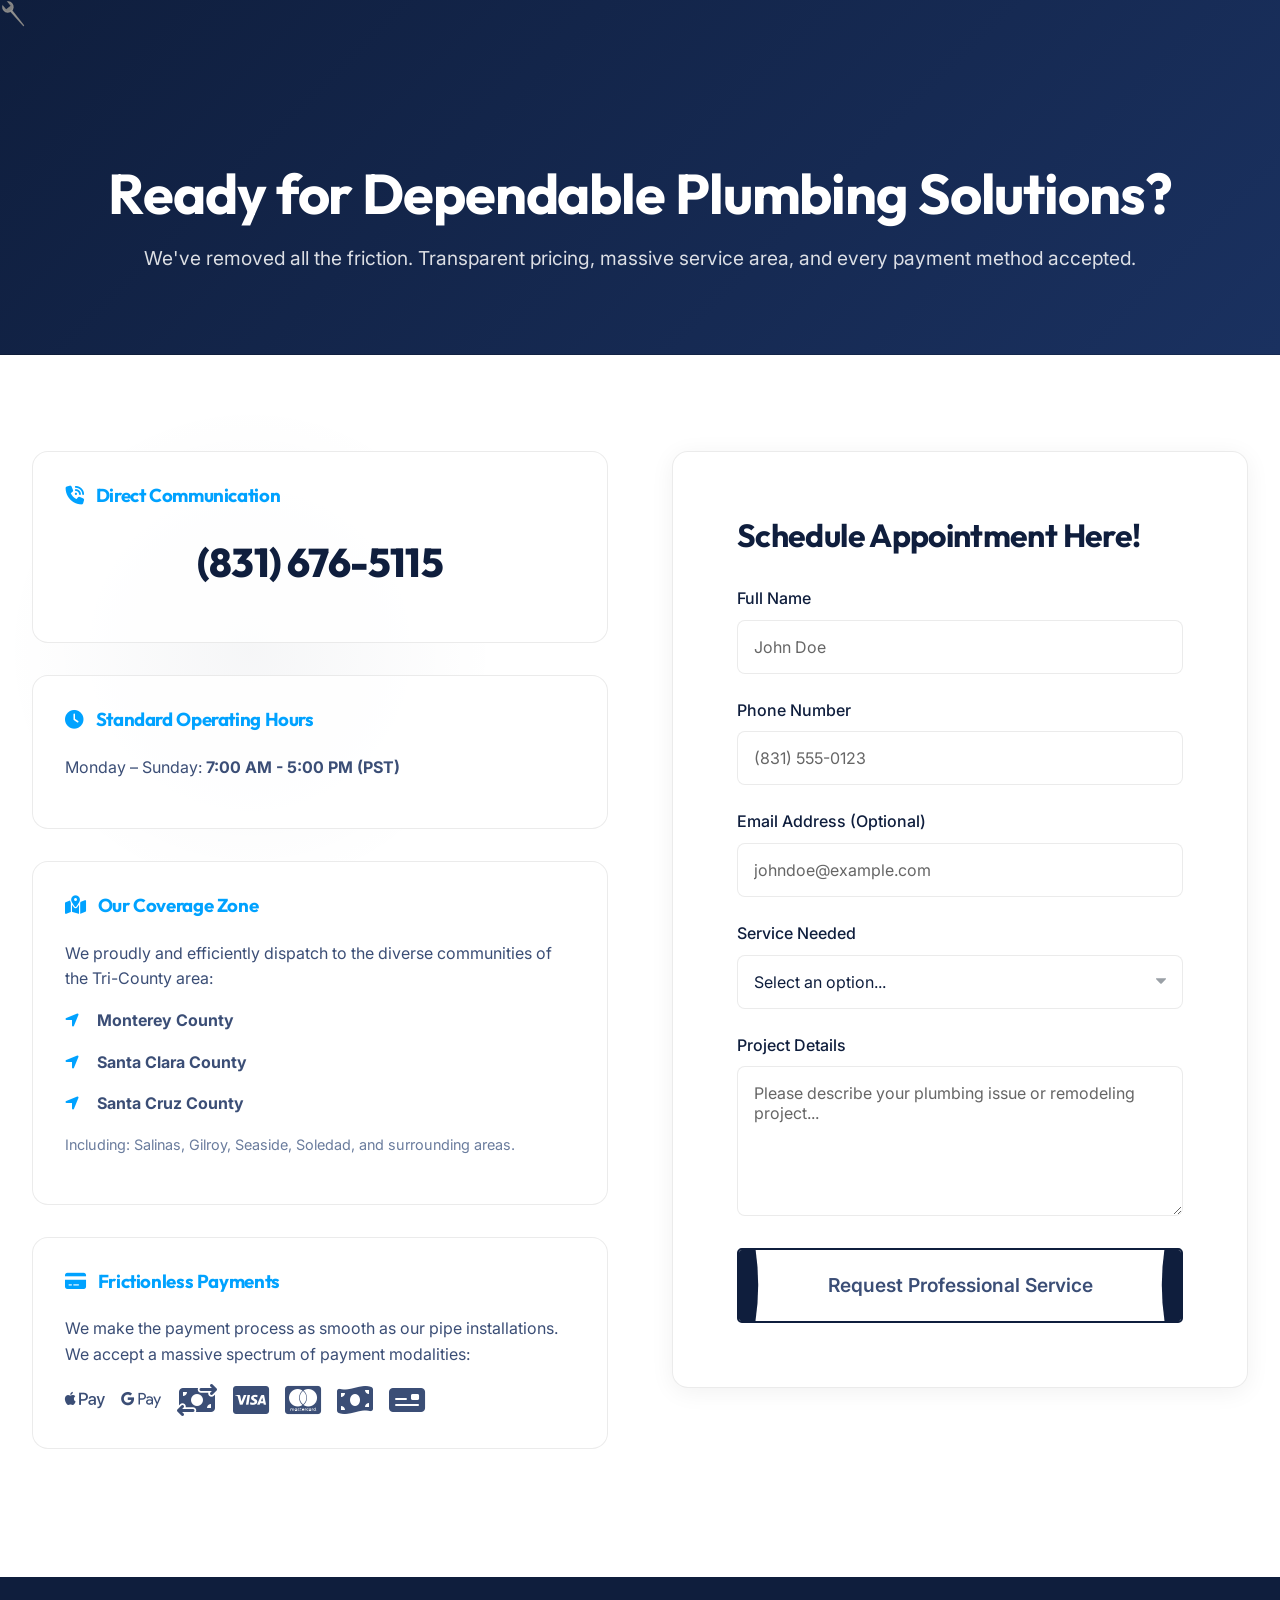
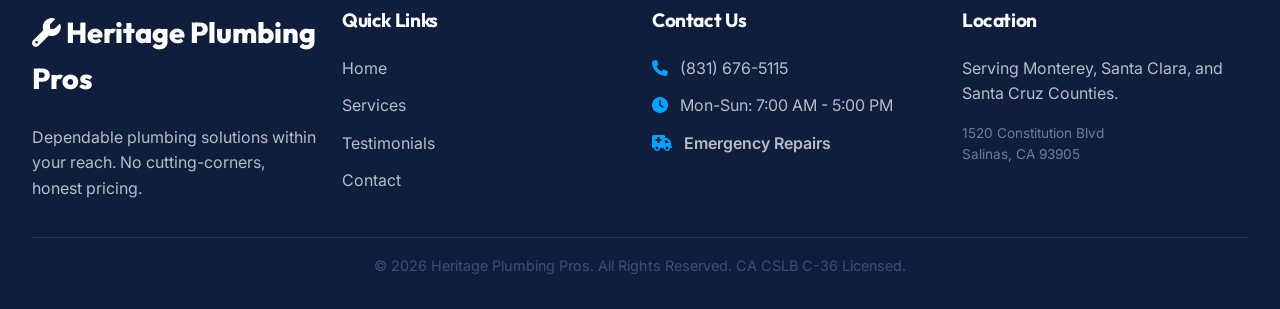
==== contact.html @ f917b8ac "Updated color theme, custom cursor, and animated buttons" ====
<!DOCTYPE html>
<html lang="en">

<head>
    <meta charset="UTF-8">
    <meta name="viewport" content="width=device-width, initial-scale=1.0">
    <title>Contact Us | Heritage Plumbing Pros</title>
    <meta name="description"
        content="Schedule an appointment or call for emergency repair. Serving Monterey, Santa Clara, and Santa Cruz counties.">

    <!-- Fonts -->
    <link rel="preconnect" href="https://fonts.googleapis.com">
    <link rel="preconnect" href="https://fonts.gstatic.com" crossorigin>
    <link
        href="https://fonts.googleapis.com/css2?family=Outfit:wght@300;400;500;600;700;800&family=Inter:wght@300;400;500;600&display=swap"
        rel="stylesheet">

    <!-- CSS -->
    <link rel="stylesheet" href="styles.css?v=14">
    <!-- FontAwesome -->
    <link rel="stylesheet" href="https://cdnjs.cloudflare.com/ajax/libs/font-awesome/6.4.0/css/all.min.css">

    <style>
        .contact-layout {
            display: grid;
            grid-template-columns: 1fr 1fr;
            gap: var(--spacing-xl);
            padding: var(--spacing-xxl) 0;
            position: relative;
        }

        /* Contact Information Sidebar */
        .contact-info-panel {
            display: flex;
            flex-direction: column;
            gap: 2rem;
        }

        .info-card {
            background: var(--glass-bg);
            border: 1px solid var(--glass-border);
            border-radius: 16px;
            padding: 2rem;
        }

        .info-card h3 {
            color: var(--primary-color);
            margin-bottom: 1.5rem;
            display: flex;
            align-items: center;
            gap: 0.75rem;
        }

        .emergency-banner {
            background: rgba(247, 49, 49, 0.1);
            border: 1px solid rgba(247, 49, 49, 0.3);
            border-radius: 12px;
            padding: 1.5rem;
            margin-bottom: 2rem;
            text-align: center;
        }

        .emergency-banner h3 {
            color: #ff4d4d;
            margin-bottom: 0.5rem;
            justify-content: center;
        }

        .phone-huge {
            font-family: 'Outfit', sans-serif;
            font-size: 2.5rem;
            font-weight: 800;
            color: var(--text-primary);
            display: block;
            margin: 1rem 0;
            text-align: center;
            letter-spacing: -0.02em;
        }

        .detail-list {
            list-style: none;
        }

        .detail-list li {
            position: relative;
            padding-left: 2rem;
            margin-bottom: 1rem;
            color: var(--text-secondary);
        }

        .detail-list li i {
            position: absolute;
            left: 0;
            top: 4px;
            color: var(--primary-color);
        }

        .payment-icons {
            display: flex;
            gap: 1rem;
            flex-wrap: wrap;
            margin-top: 1rem;
            font-size: 2rem;
            color: var(--text-secondary);
        }

        .payment-icons i {
            transition: color var(--transition-fast);
        }

        .payment-icons i:hover {
            color: var(--primary-color);
        }

        /* Contact Form */
        .contact-form-container {
            position: sticky;
            top: 100px;
        }

        .form-group {
            margin-bottom: 1.5rem;
        }

        .form-label {
            display: block;
            margin-bottom: 0.5rem;
            color: var(--text-primary);
            font-weight: 500;
        }

        .form-control {
            width: 100%;
            background: #ffffff;
            border: 1px solid var(--glass-border);
            border-radius: 8px;
            padding: 1rem;
            color: var(--text-primary);
            font-family: 'Inter', sans-serif;
            font-size: 1rem;
            transition: all var(--transition-fast);
        }

        .form-control::placeholder {
            color: #666;
            /* Darker placeholder for better visibility on white bg */
            opacity: 1;
            /* Firefox sets this to less than 1 by default */
        }

        .form-control:focus {
            outline: none;
            border-color: var(--primary-color);
            box-shadow: 0 0 0 3px rgba(0, 162, 255, 0.1);
        }

        textarea.form-control {
            min-height: 150px;
            resize: vertical;
        }

        .submit-btn {
            width: 100%;
            padding: 1.25rem;
            font-size: 1.2rem;
        }

        @media (max-width: 900px) {
            .contact-layout {
                grid-template-columns: 1fr;
            }

            .contact-form-container {
                position: static;
                order: -1;
                /* Move form above info on mobile */
            }
        }
    </style>
</head>

<body>

    <!-- Navigation -->
    <nav class="navbar">
        <div class="nav-container">
            <div class="logo-wrapper">
                <a href="index.html" class="logo">
                    <i class="fa-solid fa-wrench"></i>
                    Heritage <span>Plumbing Pros</span>
                </a>
            </div>

            <div class="nav-links">
                <a href="index.html">Home</a>
                <a href="services.html">Services</a>
                <a href="gallery.html">Gallery</a>
                <a href="testimonials.html">Testimonials</a>
                <a href="contact.html" class="active">Contact</a>
            </div>

            <div class="nav-actions">
                <a href="contact.html" class="btn-lime">Schedule Appointment</a>
                <a href="contact.html" class="btn-icon-circle"><i class="fa-solid fa-arrow-right"></i></a>
            </div>

            <button class="mobile-menu-btn" style="color: #fff;">&#9776;</button>
        </div>
    </nav>

    <!-- Page Header -->
    <header class="page-header">
        <div class="container reveal">
            <h1>Ready for <span style="color: #fff;">Dependable</span> Plumbing Solutions?</h1>
            <p>We've removed all the friction. Transparent pricing, massive service area, and every payment method
                accepted.</p>
        </div>
    </header>

    <section class="container">
        <div class="contact-layout">

            <!-- Contact Info Panel -->
            <div class="contact-info-panel reveal">



                <div class="info-card">
                    <h3><i class="fa-solid fa-phone-volume"></i> Direct Communication</h3>
                    <a href="tel:8316765115" class="phone-huge">(831) 676-5115</a>
                </div>

                <div class="info-card">
                    <h3><i class="fa-solid fa-clock"></i> Standard Operating Hours</h3>
                    <p>Monday – Sunday: <strong>7:00 AM - 5:00 PM (PST)</strong></p>
                </div>

                <div class="info-card">
                    <h3><i class="fa-solid fa-map-location-dot"></i> Our Coverage Zone</h3>
                    <p>We proudly and efficiently dispatch to the diverse communities of the Tri-County area:</p>
                    <ul class="detail-list">
                        <li><i class="fa-solid fa-location-arrow"></i> <strong>Monterey County</strong></li>
                        <li><i class="fa-solid fa-location-arrow"></i> <strong>Santa Clara County</strong></li>
                        <li><i class="fa-solid fa-location-arrow"></i> <strong>Santa Cruz County</strong></li>
                    </ul>
                    <p style="font-size: 0.9rem; margin-top: 1rem; color: var(--text-tertiary);">Including: Salinas,
                        Gilroy, Seaside, Soledad, and surrounding areas.</p>
                </div>

                <div class="info-card">
                    <h3><i class="fa-solid fa-credit-card"></i> Frictionless Payments</h3>
                    <p>We make the payment process as smooth as our pipe installations. We accept a massive spectrum of
                        payment modalities:</p>
                    <div class="payment-icons">
                        <i class="fa-brands fa-apple-pay" title="Apple Pay"></i>
                        <i class="fa-brands fa-google-pay" title="Google Pay"></i>
                        <i class="fa-solid fa-money-bill-transfer" title="Zelle / Cash App"></i>
                        <i class="fa-brands fa-cc-visa" title="Visa"></i>
                        <i class="fa-brands fa-cc-mastercard" title="Mastercard"></i>
                        <i class="fa-solid fa-money-bill-wave" title="Cash"></i>
                        <i class="fa-solid fa-money-check" title="Check"></i>
                    </div>
                </div>
            </div>

            <!-- Contact Form -->
            <div class="contact-form-container reveal" style="transition-delay: 0.2s;">
                <div class="glass-card glowing-blue-box">
                    <h2 style="font-size: 2rem; margin-bottom: 2rem;">Schedule Appointment Here!</h2>

                    <!-- Form currently submitts nowhere as this is a frontend build -->
                    <form action="#" method="POST"
                        onsubmit="event.preventDefault(); alert('Demo: Form submitted successfully!');">
                        <div class="form-group">
                            <label for="name" class="form-label">Full Name</label>
                            <input type="text" id="name" class="form-control" placeholder="John Doe" required>
                        </div>

                        <div class="form-group">
                            <label for="phone" class="form-label">Phone Number</label>
                            <input type="tel" id="phone" class="form-control" placeholder="(831) 555-0123" required>
                        </div>

                        <div class="form-group">
                            <label for="email" class="form-label">Email Address (Optional)</label>
                            <input type="email" id="email" class="form-control" placeholder="johndoe@example.com">
                        </div>

                        <div class="form-group">
                            <label for="service" class="form-label">Service Needed</label>
                            <select id="service" class="form-control" required
                                style="appearance: none; background-image: url('data:image/svg+xml;charset=US-ASCII,%3Csvg%20xmlns%3D%22http%3A%2F%2Fwww.w3.org%2F2000%2Fsvg%22%20width%3D%22292.4%22%20height%3D%22292.4%22%3E%3Cpath%20fill%3D%22%239aa0a6%22%20d%3D%22M287%2069.4a17.6%2017.6%200%200%200-13-5.4H18.4c-5%200-9.3%201.8-12.9%205.4A17.6%2017.6%200%200%200%200%2082.2c0%205%201.8%209.3%205.4%2012.9l128%20127.9c3.6%203.6%207.8%205.4%2012.8%205.4s9.2-1.8%2012.8-5.4L287%2095c3.5-3.5%205.4-7.8%205.4-12.8%200-5-1.9-9.2-5.5-12.8z%22%2F%3E%3C%2Fsvg%3E'); background-repeat: no-repeat; background-position: right 1rem top 50%; background-size: 0.65em auto;">
                                <option value="" disabled selected>Select an option...</option>
                                <option value="emergency">Emergency Repair (Immediate)</option>
                                <option value="general">General Plumbing Repair</option>
                                <option value="repiping">Systemic infrastructure / Repiping</option>
                                <option value="remodel">Architectural Remodel / Shower Installation</option>
                                <option value="water_quality">Water Filtration System</option>
                                <option value="exterior">Exterior Drainage</option>
                            </select>
                        </div>

                        <div class="form-group">
                            <label for="message" class="form-label">Project Details</label>
                            <textarea id="message" class="form-control"
                                placeholder="Please describe your plumbing issue or remodeling project..."
                                required></textarea>
                        </div>

                        <button type="submit" class="animated-button">
                            <p>Request Professional Service</p>
                        </button>

                    </form>
                </div>
            </div>

        </div>
        <div class="bg-glow-blue" style="bottom: 0; left: 0;"></div>
    </section>

    <!-- Footer -->
    <footer class="footer">
        <div class="container">
            <div class="footer-grid">
                <div class="footer-col">
                    <a href="index.html" class="logo" style="margin-bottom: 1.5rem;">
                        <i class="fa-solid fa-wrench"></i>
                        Heritage <span>Plumbing Pros</span>
                    </a>
                    <p>Dependable plumbing solutions within your reach. No cutting-corners, honest pricing.</p>
                </div>
                <div class="footer-col">
                    <h4>Quick Links</h4>
                    <a href="index.html">Home</a>
                    <a href="services.html">Services</a>
                    <a href="testimonials.html">Testimonials</a>
                    <a href="contact.html">Contact</a>
                </div>
                <div class="footer-col">
                    <h4>Contact Us</h4>
                    <p><i class="fa-solid fa-phone" style="margin-right: 0.5rem; color: var(--primary-color);"></i>
                        (831) 676-5115</p>
                    <p><i class="fa-solid fa-clock" style="margin-right: 0.5rem; color: var(--primary-color);"></i>
                        Mon-Sun: 7:00 AM - 5:00 PM</p>
                    <p style="font-weight: 600;"><i class="fa-solid fa-truck-medical"
                            style="margin-right: 0.5rem; color: var(--primary-color);"></i> Emergency Repairs</p>
                </div>
                <div class="footer-col">
                    <h4>Location</h4>
                    <p>Serving Monterey, Santa Clara, and Santa Cruz Counties.</p>
                    <p style="font-size: 0.85rem; margin-top: 1rem; color: var(--text-tertiary);">
                        1520 Constitution Blvd<br>Salinas, CA 93905
                    </p>
                </div>
            </div>
            <div class="footer-bottom">
                <p>&copy; 2026 Heritage Plumbing Pros. All Rights Reserved. CA CSLB C-36 Licensed.</p>
            </div>
        </div>
    </footer>

    <script src="main.js?v=14"></script>
</body>

</html>
---- styles.css ----
@import url('https://fonts.googleapis.com/css2?family=Outfit:wght@300;400;500;600;700;800&family=Inter:wght@300;400;500;600&display=swap');

:root {
    /* Brand Colors — Navy Blue, Light Blue, White */
    --primary-color: #00a2ff;
    /* Light Blue */
    --primary-hover: #33b5ff;
    --secondary-color: #0f1e3d;
    /* Navy */
    --accent-color: #00f2fe;
    /* Bright Light Blue */
    --navy: #0f1e3d;
    /* Core Navy */
    --navy-light: #1a3160;
    --navy-hover: #162b55;

    /* White Theme Core */
    --bg-dark: #ffffff;
    --bg-surface: #f4f7f9;
    --bg-surface-elevated: #eaf0f5;

    /* Typography Colors */
    --text-primary: #0f1e3d;
    /* Navy text instead of black */
    --text-secondary: #3b4e76;
    /* Lighter navy text */
    --text-tertiary: #6a7c9d;

    /* Cards & Borders (Light) */
    --glass-bg: rgba(255, 255, 255, 0.8);
    --glass-border: rgba(0, 0, 0, 0.08);
    --glass-shadow: 0 4px 24px 0 rgba(0, 0, 0, 0.06);

    /* Layout & Spacing */
    --max-width: 1280px;
    --spacing-sm: 0.5rem;
    --spacing-md: 1rem;
    --spacing-lg: 2rem;
    --spacing-xl: 4rem;
    --spacing-xxl: 6rem;

    /* Transitions & Animations */
    --transition-fast: 0.2s cubic-bezier(0.4, 0, 0.2, 1);
    --transition-smooth: 0.4s cubic-bezier(0.4, 0, 0.2, 1);
    --transition-bounce: 0.5s cubic-bezier(0.68, -0.55, 0.26, 1.55);
}

/* Base Styles */
* {
    margin: 0;
    padding: 0;
    box-sizing: border-box;
}

html {
    scroll-behavior: smooth;
    font-size: 16px;
}

body {
    font-family: 'Inter', sans-serif;
    background-color: var(--bg-dark);
    background-image: radial-gradient(rgba(255, 255, 255, 0.1) 1.5px, transparent 1.5px);
    background-size: 24px 24px;
    color: var(--text-primary);
    line-height: 1.6;
    overflow-x: hidden;
    -webkit-font-smoothing: antialiased;
    -moz-osx-font-smoothing: grayscale;
}

body,
body * {
    cursor: none !important;
}

/* Base interactive elements cursor */
a,
button,
.btn,
.carousel-card,
.gallery-item {
    cursor: none !important;
}

/* Custom Wrench Cursor */
#custom-cursor {
    position: fixed;
    top: 0;
    left: 0;
    width: 36px;
    height: 36px;
    background-image: url('cursors/wrench.svg');
    background-size: contain;
    background-repeat: no-repeat;
    pointer-events: none !important;
    z-index: 9999999 !important;
    transform-origin: 12px 12px;
    transition: transform 0.15s ease-out;
    margin-left: -5px;
    margin-top: -5px;
}

#custom-cursor.turning {
    transform: rotate(60deg) !important;
}

h1,
h2,
h3,
h4,
h5,
h6 {
    font-family: 'Outfit', sans-serif;
    font-weight: 700;
    line-height: 1.2;
    margin-bottom: var(--spacing-md);
    letter-spacing: -0.02em;
    color: var(--text-primary);
}

p {
    margin-bottom: var(--spacing-md);
    color: var(--text-secondary);
}

a {
    color: var(--navy);
    text-decoration: none;
    transition: color var(--transition-fast);
}

a:hover {
    color: var(--navy-light);
}

img {
    max-width: 100%;
    height: auto;
    display: block;
}

/* Reusable Components */
.container {
    width: 100%;
    max-width: var(--max-width);
    margin: 0 auto;
    padding: 0 var(--spacing-lg);
}

.section {
    padding: var(--spacing-xxl) 0;
    position: relative;
}

/* Gradient Text */
.text-gradient {
    background: linear-gradient(135deg, var(--navy) 0%, var(--navy-light) 100%);
    -webkit-background-clip: text;
    -webkit-text-fill-color: transparent;
    background-clip: text;
}

.text-gradient-primary {
    background: linear-gradient(135deg, var(--primary-color) 0%, #ffdf99 100%);
    -webkit-background-clip: text;
    -webkit-text-fill-color: transparent;
    background-clip: text;
}

/* Buttons */
.btn {
    display: inline-flex;
    align-items: center;
    justify-content: center;
    padding: 1rem 2rem;
    border-radius: 8px;
    font-family: 'Outfit', sans-serif;
    font-weight: 600;
    font-size: 1.1rem;
    cursor: pointer;
    transition: all var(--transition-bounce);
    border: none;
    text-transform: uppercase;
    letter-spacing: 0.05em;
    position: relative;
    overflow: hidden;
}

.btn-primary {
    background-color: var(--navy);
    color: #fff;
    box-shadow: 0 4px 15px rgba(15, 30, 61, 0.3);
}

.btn-primary:hover {
    transform: translateY(-3px);
    box-shadow: 0 8px 25px rgba(15, 30, 61, 0.4);
    background-color: var(--navy-hover);
    color: #fff;
}

.btn-primary:active {
    transform: translateY(-1px);
}

.btn-outline {
    background: transparent;
    color: var(--text-primary);
    border: 1px solid var(--glass-border);
}

.btn-outline:hover {
    background: var(--bg-surface);
    border-color: var(--navy);
    color: var(--navy);
    transform: translateY(-3px);
}

/* Light Cards */
.glass-card {
    background: #fff;
    border: 1px solid var(--glass-border);
    border-radius: 16px;
    padding: var(--spacing-xl);
    box-shadow: var(--glass-shadow);
    transition: transform var(--transition-smooth), border-color var(--transition-smooth), box-shadow var(--transition-smooth);
}

.glass-card:hover {
    transform: translateY(-5px);
    border-color: rgba(15, 30, 61, 0.15);
    box-shadow: 0 12px 40px rgba(0, 0, 0, 0.1);
}

/* Navigation */
.navbar {
    position: fixed;
    top: 0;
    left: 0;
    width: 100%;
    z-index: 1000;
    padding: 0 !important;
    transition: all var(--transition-smooth);
    background: rgba(255, 255, 255, 0.95) !important;
    backdrop-filter: blur(12px);
    -webkit-backdrop-filter: blur(12px);
    border-bottom: 1px solid rgba(0, 0, 0, 0.06) !important;
}

.navbar.scrolled {
    background: rgba(255, 255, 255, 0.98) !important;
    box-shadow: 0 2px 16px rgba(0, 0, 0, 0.06);
}

.nav-container {
    max-width: 100%;
    margin: 0 auto;
    padding: 0;
    display: flex;
    justify-content: space-between;
    align-items: stretch;
    height: 80px;
}

.logo-wrapper {
    background-color: var(--navy);
    padding: 0 4rem 0 2rem;
    clip-path: polygon(0 0, 100% 0, 85% 100%, 0% 100%);
    display: flex;
    align-items: center;
    height: 100%;
}

.logo {
    font-family: 'Outfit', sans-serif;
    font-size: 1.8rem;
    font-weight: 800;
    color: #fff !important;
    display: flex;
    align-items: center;
    gap: 0.5rem;
}

.logo span {
    color: #fff !important;
}

.nav-links {
    display: flex;
    gap: 0.5rem;
    align-items: center;
    justify-content: center;
    align-self: center;
    border: 3px solid var(--primary-color);
    border-radius: 16px;
    padding: 6px;
    user-select: none;
}

.nav-links a {
    color: var(--text-primary) !important;
    font-weight: 600;
    font-size: 0.95rem;
    position: relative;
    padding: 8px 20px;
    border-radius: 10px;
    transition: color 150ms ease-in-out;
    letter-spacing: 0.05em;
    display: flex;
    align-items: center;
    justify-content: center;
    z-index: 1;
}

.nav-links a::before {
    content: '';
    position: absolute;
    inset: 0;
    border-radius: 10px;
    background: linear-gradient(to right, var(--primary-color), var(--accent-color));
    opacity: 0;
    transition: opacity 150ms ease-in-out;
    z-index: -1;
}

.nav-links a:hover::before,
.nav-links a.active::before {
    opacity: 1;
}

.nav-links a:hover,
.nav-links a.active {
    color: #ffffff !important;
}

.nav-actions {
    display: flex;
    align-items: center;
    gap: 1rem;
    padding-right: 2rem;
}

.btn-lime {
    --glow-color: var(--primary-color);
    --glow-spread-color: rgba(0, 162, 255, 0.4);
    --btn-color: var(--navy);
    border: .15em solid var(--glow-color);
    padding: 0.8em 2em;
    color: var(--glow-color) !important;
    font-size: 15px;
    font-weight: bold;
    background-color: var(--btn-color);
    border-radius: 1em;
    outline: none;
    box-shadow: 0 0 1em .15em var(--glow-color),
        0 0 3em 1em var(--glow-spread-color),
        inset 0 0 .5em .15em var(--glow-color);
    text-shadow: 0 0 .5em var(--glow-color);
    position: relative;
    transition: all 0.3s;
    font-family: 'Outfit', sans-serif;
    text-transform: none;
    display: inline-flex;
    align-items: center;
    justify-content: center;
    text-decoration: none;
}

.btn-lime::after {
    pointer-events: none;
    content: "";
    position: absolute;
    top: 120%;
    left: 0;
    height: 100%;
    width: 100%;
    background-color: var(--glow-spread-color);
    filter: blur(2em);
    opacity: .7;
    transform: perspective(1.5em) rotateX(35deg) scale(1, .6);
}

.btn-lime:hover {
    color: var(--btn-color) !important;
    background-color: var(--glow-color);
    box-shadow: 0 0 1em .15em var(--glow-color),
        0 0 3em 2em var(--glow-spread-color),
        inset 0 0 .5em .15em var(--glow-color);
}

.btn-lime:active {
    box-shadow: 0 0 0.6em .15em var(--glow-color),
        0 0 2em 2em var(--glow-spread-color),
        inset 0 0 .3em .15em var(--glow-color);
}

.btn-icon-circle {
    width: 45px;
    height: 45px;
    border-radius: 50%;
    border: 1px solid rgba(0, 0, 0, 0.15);
    display: flex;
    align-items: center;
    justify-content: center;
    color: var(--text-primary) !important;
    transition: all 0.3s;
}

.btn-icon-circle:hover {
    background: var(--bg-surface);
    border-color: var(--navy);
    color: var(--navy) !important;
}

.mobile-menu-btn {
    display: none;
    background: none;
    border: none;
    color: var(--text-primary);
    font-size: 1.5rem;
    cursor: pointer;
    margin-right: 2rem;
    align-self: center;
}

/* Page Header (Subpages) */
.page-header {
    padding: 160px 0 80px;
    text-align: center;
    background: linear-gradient(135deg, var(--navy) 0%, var(--navy-light) 100%);
    border-bottom: 1px solid var(--glass-border);
    position: relative;
}

.page-header::before {
    content: '';
    position: absolute;
    top: 0;
    left: 0;
    width: 100%;
    height: 100%;
    background: none;
    z-index: 1;
}

.page-header .container,
.page-header .bg-glow {
    position: relative;
    z-index: 2;
}

.page-header h1 {
    font-size: 3.5rem;
    margin-bottom: 1rem;
    color: #fff;
}

.page-header p {
    font-size: 1.2rem;
    margin: 0 auto;
    color: rgba(255, 255, 255, 0.85);
}

/* Hero Section (legacy — kept for compatibility) */
.hero {
    position: relative;
    min-height: 100vh;
    display: flex;
    align-items: center;
    padding-top: 80px;
    background: #fff;
    overflow: hidden;
}

.hero::before {
    content: '';
    position: absolute;
    top: 0;
    left: 0;
    width: 100%;
    height: 100%;
    background: none;
    z-index: 1;
}

.hero-content {
    position: relative;
    z-index: 2;
    width: 100%;
    max-width: 1400px;
    margin: 0 auto;
    padding: 0 2rem;
    display: flex;
    justify-content: space-between;
    align-items: center;
    flex-wrap: wrap;
    gap: 3rem;
}

.hero-left {
    max-width: 700px;
}

.hero h1 {
    font-size: 4.5rem;
    line-height: 1.1;
    font-weight: 700;
    color: var(--text-primary);
    margin-bottom: 2.5rem;
    letter-spacing: -0.01em;
}

.hero-actions {
    display: flex;
    align-items: center;
    gap: 1rem;
}

.btn-outline-pill {
    border: 1px solid rgba(0, 0, 0, 0.2);
    border-radius: 50px;
    padding: 0.8rem 2rem;
    color: var(--text-primary);
    font-weight: 600;
    font-family: 'Outfit', sans-serif;
    background: transparent;
    transition: all 0.3s ease;
}

.btn-outline-pill:hover {
    background: var(--bg-surface);
    color: var(--navy);
    border-color: var(--navy);
}

.hero-right {
    position: relative;
    max-width: 400px;
    margin-top: 80px;
}

.right-text {
    color: var(--text-secondary);
    font-size: 1.15rem;
    line-height: 1.6;
    margin-bottom: 1.5rem;
    font-weight: 400;
}

.portrait-card {
    background: #fff;
    border-radius: 20px;
    padding: 10px;
    width: 100%;
    box-shadow: 0 20px 40px rgba(0, 0, 0, 0.08);
    border: 1px solid var(--glass-border);
}

.portrait-img {
    width: 100%;
    height: 250px;
    border-radius: 12px;
    object-fit: cover;
    display: block;
}

.dispatch-fee-notice {
    display: inline-flex;
    align-items: center;
    background: rgba(15, 30, 61, 0.06);
    border: 1px solid rgba(15, 30, 61, 0.15);
    padding: 0.5rem 1rem;
    border-radius: 8px;
    margin-bottom: 1.5rem;
    color: var(--navy);
    font-weight: 500;
}

.dispatch-fee-notice i {
    margin-right: 0.5rem;
}

/* Section Headers */
.section-header {
    text-align: center;
    margin-bottom: var(--spacing-xl);
}

.section-header h2 {
    font-size: 2.5rem;
}

.section-header p {
    font-size: 1.1rem;
    max-width: 600px;
    margin: 0 auto;
}

/* Service Grid */
.service-grid {
    display: grid;
    grid-template-columns: repeat(auto-fit, minmax(280px, 1fr));
    gap: var(--spacing-lg);
}

.service-card {
    text-align: left;
}

.service-icon {
    width: 60px;
    height: 60px;
    border-radius: 14px;
    background: rgba(15, 30, 61, 0.06);
    display: flex;
    align-items: center;
    justify-content: center;
    margin-bottom: 1.5rem;
    font-size: 1.5rem;
    color: var(--navy);
    border: 1px solid rgba(15, 30, 61, 0.1);
}

.service-card h3 {
    font-size: 1.3rem;
    margin-bottom: 0.75rem;
}

.service-link {
    font-weight: 600;
    color: var(--navy) !important;
    font-size: 0.95rem;
    display: inline-flex;
    align-items: center;
    gap: 0.5rem;
    margin-top: 0.5rem;
    transition: gap 0.3s ease;
}

.service-link:hover {
    gap: 0.8rem;
    color: var(--navy-light) !important;
}

/* Value Proposition */
.value-grid {
    display: grid;
    grid-template-columns: 1fr 1fr;
    gap: var(--spacing-xl);
    align-items: center;
}

.value-content h2 {
    font-size: 2.5rem;
    margin-bottom: 1.5rem;
}

.discounts-container {
    display: flex;
    gap: 1.5rem;
    margin-top: 2rem;
}

.discount-tag {
    display: flex;
    align-items: center;
    gap: 0.75rem;
    background: rgba(15, 30, 61, 0.04);
    border: 1px solid rgba(15, 30, 61, 0.1);
    border-radius: 12px;
    padding: 1rem 1.25rem;
}

.discount-amount {
    font-family: 'Outfit', sans-serif;
    font-size: 2rem;
    font-weight: 800;
    color: var(--navy);
}

.discount-label {
    font-size: 0.85rem;
    color: var(--text-secondary);
    line-height: 1.3;
}

/* Social Proof */
.social-box {
    text-align: center;
    padding: var(--spacing-xl) !important;
}

.social-box h2 {
    font-size: 2.2rem;
    margin-bottom: 1rem;
}

.social-links {
    display: flex;
    gap: 1rem;
    justify-content: center;
    margin-top: 2rem;
    flex-wrap: wrap;
}

/* Footer */
.footer {
    background-color: var(--navy);
    padding: 2rem 0 1rem;
    border-top: none;
    margin-top: 2rem;
}

.footer-grid {
    display: grid;
    grid-template-columns: repeat(auto-fit, minmax(250px, 1fr));
    gap: 1.5rem;
    margin-bottom: 1.5rem;
}

.footer-col h4 {
    color: #fff;
    margin-bottom: 1.5rem;
    font-size: 1.2rem;
}

.footer-col p,
.footer-col a {
    color: rgba(255, 255, 255, 0.7);
    margin-bottom: 0.75rem;
    display: block;
}

.footer-col a:hover {
    color: #fff;
}

.footer .logo {
    color: #fff !important;
}

.footer .logo span {
    color: #fff !important;
}

.footer-bottom {
    text-align: center;
    padding-top: 1rem;
    border-top: 1px solid rgba(255, 255, 255, 0.1);
    color: rgba(255, 255, 255, 0.5);
    font-size: 0.9rem;
}

/* Animations */
.reveal {
    opacity: 0;
    transform: translateY(30px);
    transition: all 0.8s cubic-bezier(0.5, 0, 0, 1);
}

.reveal.active {
    opacity: 1;
    transform: translateY(0);
}

/* --- Water Ripple Click Effect --- */
.water-ripple {
    position: absolute;
    border-radius: 50%;
    transform: scale(0);
    animation: ripple-animation 0.6s linear;
    background-color: rgba(26, 115, 232, 0.4);
    /* Trust Blue with opacity for water effect */
    pointer-events: none;
    /* Let clicks pass through */
    z-index: 9999;
}

@keyframes ripple-animation {
    to {
        transform: scale(4);
        opacity: 0;
    }
}

/* Badges */
.badge {
    display: inline-block;
    padding: 0.25rem 0.75rem;
    border-radius: 50px;
    font-size: 0.8rem;
    font-weight: 600;
    text-transform: uppercase;
    letter-spacing: 0.05em;
    background: rgba(15, 30, 61, 0.06);
    color: var(--navy);
    border: 1px solid rgba(15, 30, 61, 0.12);
    margin-bottom: 1rem;
}

/* Background Effects */
.bg-glow {
    position: absolute;
    width: 600px;
    height: 600px;
    background: radial-gradient(circle, rgba(15, 30, 61, 0.04) 0%, transparent 70%);
    top: -200px;
    right: -200px;
    z-index: -1;
    pointer-events: none;
}

.bg-glow-blue {
    position: absolute;
    width: 500px;
    height: 500px;
    background: radial-gradient(circle, rgba(15, 30, 61, 0.04) 0%, transparent 70%);
    bottom: -100px;
    left: -100px;
    z-index: -1;
    pointer-events: none;
}

/* Glowing Blue Box Animation */
@keyframes glow-blue-box {
    0% {
        box-shadow: 0 0 10px rgba(26, 115, 232, 0.3), 0 0 20px rgba(26, 115, 232, 0.2), inset 0 0 10px rgba(26, 115, 232, 0.1);
        border-color: rgba(26, 115, 232, 0.4);
    }

    50% {
        box-shadow: 0 0 20px rgba(26, 115, 232, 0.8), 0 0 40px rgba(26, 115, 232, 0.5), inset 0 0 15px rgba(26, 115, 232, 0.3);
        border-color: rgba(26, 115, 232, 1);
    }

    100% {
        box-shadow: 0 0 10px rgba(26, 115, 232, 0.3), 0 0 20px rgba(26, 115, 232, 0.2), inset 0 0 10px rgba(26, 115, 232, 0.1);
        border-color: rgba(26, 115, 232, 0.4);
    }
}

.glowing-blue-box {
    animation: glow-blue-box 3s infinite alternate;
}

/* Animated Plumbing Grid Background (Hover Triggered) */
.plumbing-hover-container {
    position: relative;
    overflow: hidden;
}

.plumbing-background {
    position: absolute;
    top: -120px;
    left: -120px;
    width: calc(100% + 240px);
    height: calc(100% + 240px);
    background-color: var(--bg-surface);
    background-image: url("data:image/svg+xml,%3Csvg xmlns='http://www.w3.org/2000/svg' width='120' height='120' viewBox='0 0 120 120'%3E%3Cg stroke='%230f1e3d' stroke-width='4' stroke-opacity='0.1' fill='none' stroke-linecap='round' stroke-linejoin='round'%3E%3Cpath d='M0 60 h120'/%3E%3Cpath d='M60 0 v120'/%3E%3Ccircle cx='60' cy='60' r='10' fill='%230f1e3d' fill-opacity='0.05'/%3E%3Ccircle cx='60' cy='60' r='16'/%3E%3Cline x1='30' y1='52' x2='30' y2='68' stroke-width='8'/%3E%3Cline x1='90' y1='52' x2='90' y2='68' stroke-width='8'/%3E%3Cline x1='52' y1='30' x2='68' y2='30' stroke-width='8'/%3E%3Cline x1='52' y1='90' x2='68' y2='90' stroke-width='8'/%3E%3C/g%3E%3C/svg%3E");
    background-size: 120px 120px;
    opacity: 0;
    transition: opacity 0.5s ease;
    z-index: 0;
    animation: movePipes 25s linear infinite;
    pointer-events: none;
    will-change: transform;
}

.plumbing-hover-container:hover .plumbing-background {
    opacity: 1;
    /* SVG already has low opacity */
}

.plumbing-background-overlay {
    position: absolute;
    top: 0;
    left: 0;
    width: 100%;
    height: 100%;
    /* Gradient adapted to fade into white/surface colors depending on placement */
    background: linear-gradient(180deg, var(--bg-surface) 0%, transparent 20%, transparent 80%, var(--bg-surface) 100%);
    z-index: 1;
    pointer-events: none;
}

@keyframes movePipes {
    0% {
        transform: translate3d(0, 0, 0);
    }

    100% {
        transform: translate3d(120px, 120px, 0);
    }
}

/* Responsive */
@media (max-width: 1024px) {
    :root {
        --spacing-xxl: 4rem;
        --spacing-xl: 3rem;
    }

    .nav-actions {
        display: none;
    }

    .logo-wrapper {
        padding: 0 2rem;
        clip-path: none;
    }

    .hero h1 {
        font-size: 3.5rem;
    }

    .hero-right {
        margin-top: 40px;
    }

    .value-grid {
        grid-template-columns: 1fr;
    }
}

@media (max-width: 768px) {
    .nav-links {
        display: none;
        position: absolute;
        top: 100%;
        left: 0;
        width: 100%;
        background: #fff;
        flex-direction: column;
        padding: 2rem;
        border-bottom: 1px solid var(--glass-border);
        box-shadow: 0 10px 30px rgba(0, 0, 0, 0.08);
    }

    .nav-links.active {
        display: flex;
    }

    .nav-links a {
        color: var(--text-primary) !important;
    }

    .mobile-menu-btn {
        display: block;
    }

    h1 {
        font-size: 2.5rem;
    }

    h2 {
        font-size: 2rem;
    }

    .page-header h1 {
        font-size: 2.5rem;
    }

    .hero {
        padding-top: 120px;
    }

    .hero h1 {
        font-size: 2.8rem;
    }

    .hero-content {
        flex-direction: column;
        align-items: flex-start;
    }
}

/* --- Animated Request Button --- */
.animated-button {
    all: unset;
    display: flex;
    align-items: center;
    justify-content: center;
    text-align: center;
    position: relative;
    padding: 1.25rem 2em;
    border: var(--navy) solid 0.15em;
    border-radius: 0.25em;
    color: var(--navy);
    font-size: 1.2rem;
    font-family: 'Inter', sans-serif;
    font-weight: 600;
    cursor: pointer;
    overflow: hidden;
    transition: border 300ms, color 300ms;
    user-select: none;
    width: 100%;
    box-sizing: border-box;
    background: transparent;
}

.animated-button p {
    z-index: 1;
    margin: 0;
    transition: color 300ms;
}

.animated-button:hover p,
.animated-button:hover {
    color: #ffffff !important;
}

.animated-button:active {
    border-color: var(--navy-hover);
}

.animated-button::after,
.animated-button::before {
    content: "";
    position: absolute;
    width: 25em;
    aspect-ratio: 1;
    background: var(--navy);
    border-radius: 50%;
    transition: transform 500ms, background 300ms;
    z-index: 0;
}

.animated-button::before {
    left: 0;
    transform: translateX(-24em);
}

.animated-button::after {
    right: 0;
    transform: translateX(24em);
}

.animated-button:hover:before {
    transform: translateX(-2em);
}

.animated-button:hover:after {
    transform: translateX(2em);
}

.animated-button:active:before,
.animated-button:active:after {
    background: var(--navy-hover);
}
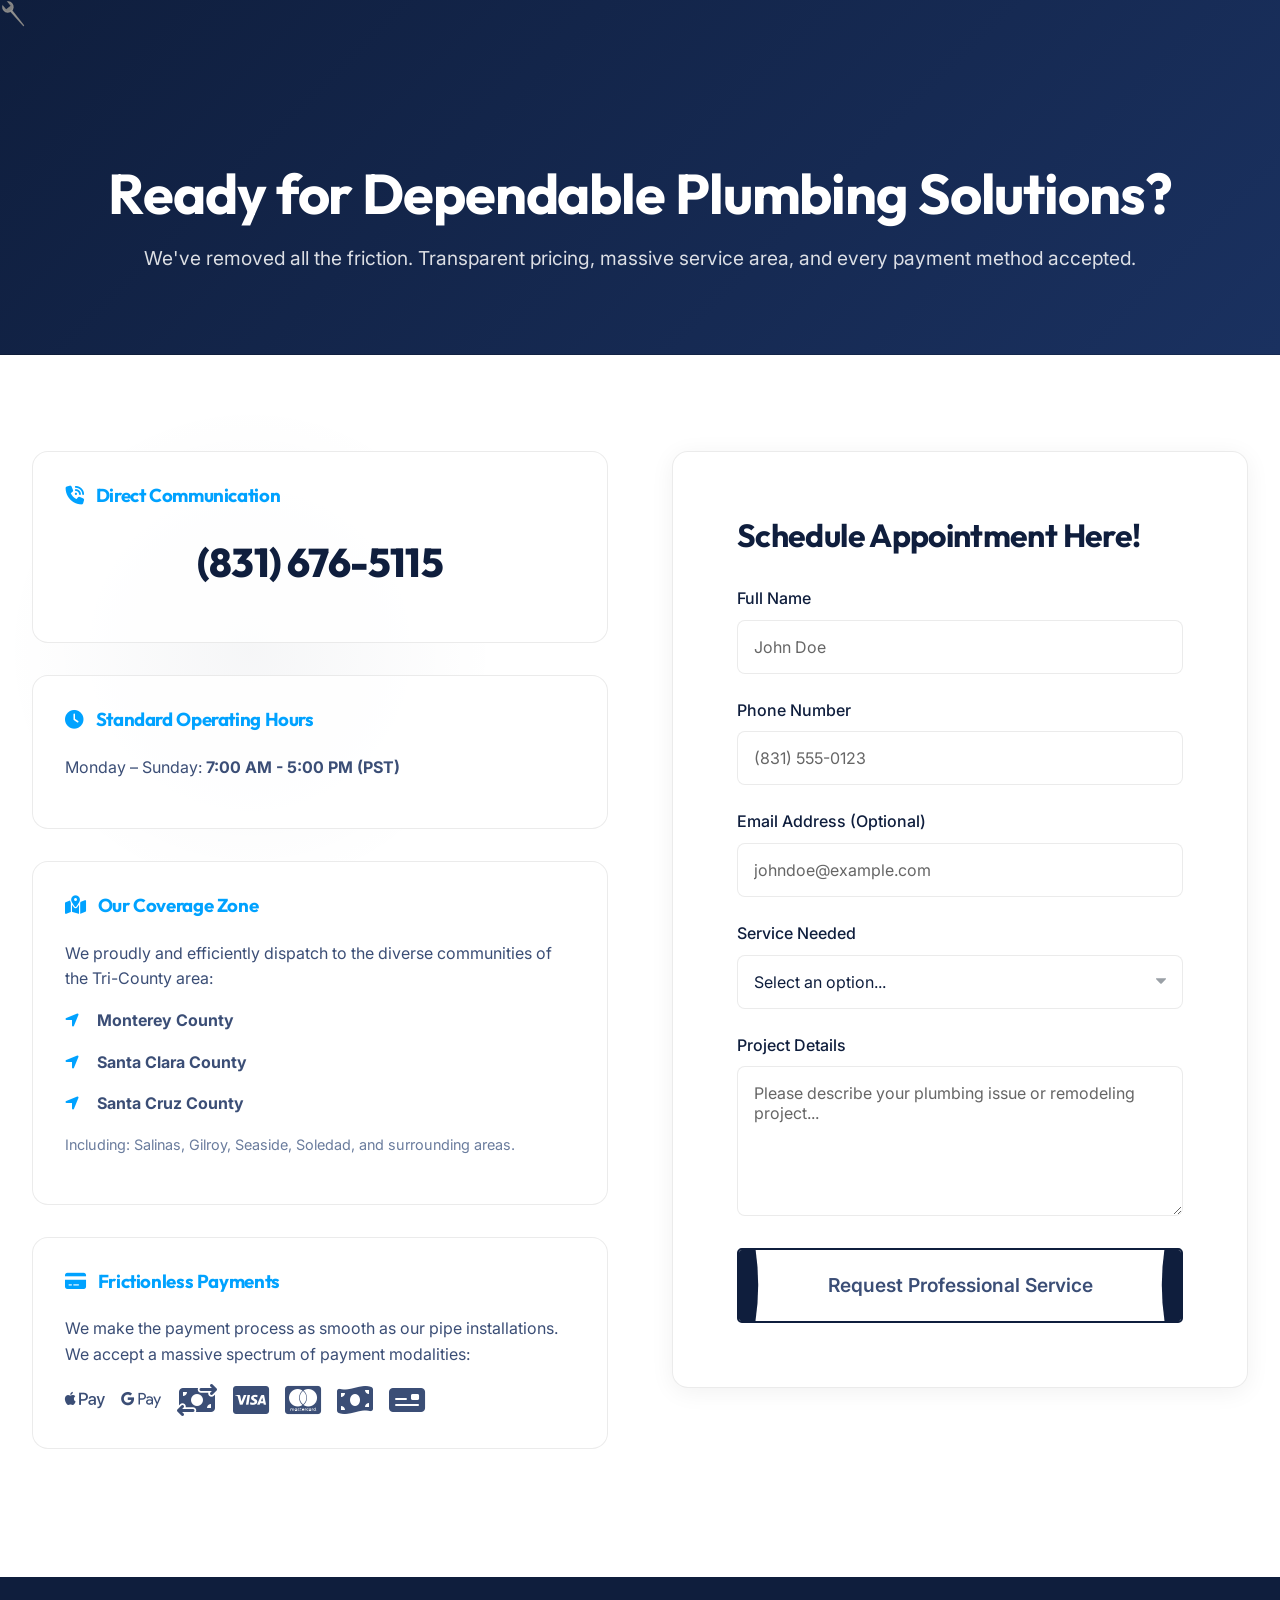
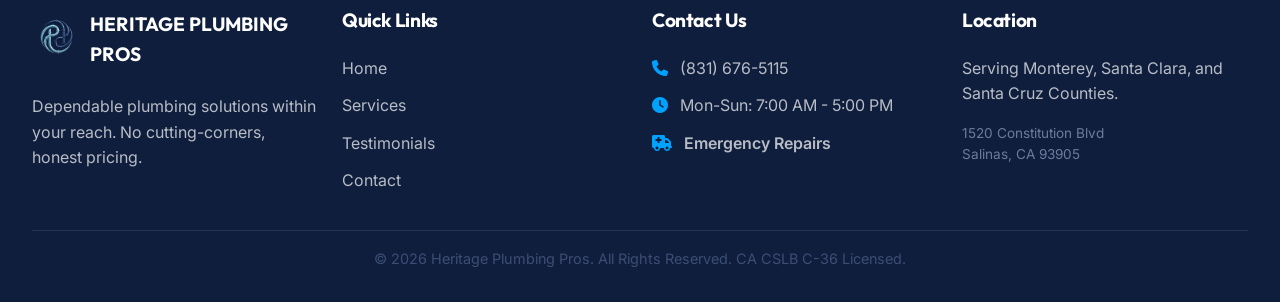
==== commit 0719ab3a: "Added business name next to logo across all pages and fixed text visibility on white navbars" ====
--- a/contact.html
+++ b/contact.html
@@ -148,6 +148,11 @@
             /* Firefox sets this to less than 1 by default */
         }
 
+        .navbar .logo,
+        .navbar .logo span {
+            color: var(--text-primary) !important;
+        }
+
         .form-control:focus {
             outline: none;
             border-color: var(--primary-color);
@@ -186,8 +191,9 @@
         <div class="nav-container">
             <div class="logo-wrapper">
                 <a href="index.html" class="logo">
-                    <i class="fa-solid fa-wrench"></i>
-                    Heritage <span>Plumbing Pros</span>
+                    <img src="assets/logo.png" alt="Heritage Plumbing Pros Logo"
+                        style="height: 65px; width: auto; max-width: 300px; margin-top: 5px; object-fit: contain;">
+                    <span style="font-size: 1.2rem; margin-left: 0.5rem;">HERITAGE PLUMBING PROS</span>
                 </a>
             </div>
 
@@ -211,8 +217,10 @@
     <!-- Page Header -->
     <header class="page-header">
         <div class="container reveal">
-            <h1>Ready for <span style="color: #fff;">Dependable</span> Plumbing Solutions?</h1>
-            <p>We've removed all the friction. Transparent pricing, massive service area, and every payment method
+            <h1 data-invoks="contact-hero-title" data-invoks-html>Ready for <span style="color: #fff;">Dependable</span>
+                Plumbing Solutions?</h1>
+            <p data-invoks="contact-hero-desc">We've removed all the friction. Transparent pricing, massive service
+                area, and every payment method
                 accepted.</p>
         </div>
     </header>
@@ -226,30 +234,37 @@
 
 
                 <div class="info-card">
-                    <h3><i class="fa-solid fa-phone-volume"></i> Direct Communication</h3>
+                    <h3 data-invoks="contact-comm-title" data-invoks-html><i class="fa-solid fa-phone-volume"></i>
+                        Direct Communication</h3>
                     <a href="tel:8316765115" class="phone-huge">(831) 676-5115</a>
                 </div>
 
                 <div class="info-card">
-                    <h3><i class="fa-solid fa-clock"></i> Standard Operating Hours</h3>
+                    <h3 data-invoks="contact-hours-title" data-invoks-html><i class="fa-solid fa-clock"></i> Standard
+                        Operating Hours</h3>
                     <p>Monday – Sunday: <strong>7:00 AM - 5:00 PM (PST)</strong></p>
                 </div>
 
                 <div class="info-card">
-                    <h3><i class="fa-solid fa-map-location-dot"></i> Our Coverage Zone</h3>
-                    <p>We proudly and efficiently dispatch to the diverse communities of the Tri-County area:</p>
+                    <h3 data-invoks="contact-coverage-title" data-invoks-html><i
+                            class="fa-solid fa-map-location-dot"></i> Our Coverage Zone</h3>
+                    <p data-invoks="contact-coverage-desc">We proudly and efficiently dispatch to the diverse
+                        communities of the Tri-County area:</p>
                     <ul class="detail-list">
                         <li><i class="fa-solid fa-location-arrow"></i> <strong>Monterey County</strong></li>
                         <li><i class="fa-solid fa-location-arrow"></i> <strong>Santa Clara County</strong></li>
                         <li><i class="fa-solid fa-location-arrow"></i> <strong>Santa Cruz County</strong></li>
                     </ul>
-                    <p style="font-size: 0.9rem; margin-top: 1rem; color: var(--text-tertiary);">Including: Salinas,
+                    <p data-invoks="contact-coverage-cities"
+                        style="font-size: 0.9rem; margin-top: 1rem; color: var(--text-tertiary);">Including: Salinas,
                         Gilroy, Seaside, Soledad, and surrounding areas.</p>
                 </div>
 
                 <div class="info-card">
-                    <h3><i class="fa-solid fa-credit-card"></i> Frictionless Payments</h3>
-                    <p>We make the payment process as smooth as our pipe installations. We accept a massive spectrum of
+                    <h3 data-invoks="contact-payments-title" data-invoks-html><i class="fa-solid fa-credit-card"></i>
+                        Frictionless Payments</h3>
+                    <p data-invoks="contact-payments-desc">We make the payment process as smooth as our pipe
+                        installations. We accept a massive spectrum of
                         payment modalities:</p>
                     <div class="payment-icons">
                         <i class="fa-brands fa-apple-pay" title="Apple Pay"></i>
@@ -266,29 +281,35 @@
             <!-- Contact Form -->
             <div class="contact-form-container reveal" style="transition-delay: 0.2s;">
                 <div class="glass-card glowing-blue-box">
-                    <h2 style="font-size: 2rem; margin-bottom: 2rem;">Schedule Appointment Here!</h2>
-
-                    <!-- Form currently submitts nowhere as this is a frontend build -->
-                    <form action="#" method="POST"
-                        onsubmit="event.preventDefault(); alert('Demo: Form submitted successfully!');">
+                    <h2 data-invoks="contact-form-title" style="font-size: 2rem; margin-bottom: 2rem;">Schedule
+                        Appointment Here!</h2>
+
+                    <!-- Form that submits to myinvoks API -->
+                    <form id="contact-form">
+                        <!-- Anti-spam honeypot field -->
+                        <input type="text" name="_gotcha" style="display:none" tabindex="-1" autocomplete="off" />
+
                         <div class="form-group">
                             <label for="name" class="form-label">Full Name</label>
-                            <input type="text" id="name" class="form-control" placeholder="John Doe" required>
+                            <input type="text" id="name" name="name" class="form-control" placeholder="John Doe"
+                                required>
                         </div>
 
                         <div class="form-group">
                             <label for="phone" class="form-label">Phone Number</label>
-                            <input type="tel" id="phone" class="form-control" placeholder="(831) 555-0123" required>
+                            <input type="tel" id="phone" name="phone" class="form-control" placeholder="(831) 555-0123"
+                                required>
                         </div>
 
                         <div class="form-group">
                             <label for="email" class="form-label">Email Address (Optional)</label>
-                            <input type="email" id="email" class="form-control" placeholder="johndoe@example.com">
+                            <input type="email" id="email" name="email" class="form-control"
+                                placeholder="johndoe@example.com">
                         </div>
 
                         <div class="form-group">
                             <label for="service" class="form-label">Service Needed</label>
-                            <select id="service" class="form-control" required
+                            <select id="service" name="service" class="form-control" required
                                 style="appearance: none; background-image: url('data:image/svg+xml;charset=US-ASCII,%3Csvg%20xmlns%3D%22http%3A%2F%2Fwww.w3.org%2F2000%2Fsvg%22%20width%3D%22292.4%22%20height%3D%22292.4%22%3E%3Cpath%20fill%3D%22%239aa0a6%22%20d%3D%22M287%2069.4a17.6%2017.6%200%200%200-13-5.4H18.4c-5%200-9.3%201.8-12.9%205.4A17.6%2017.6%200%200%200%200%2082.2c0%205%201.8%209.3%205.4%2012.9l128%20127.9c3.6%203.6%207.8%205.4%2012.8%205.4s9.2-1.8%2012.8-5.4L287%2095c3.5-3.5%205.4-7.8%205.4-12.8%200-5-1.9-9.2-5.5-12.8z%22%2F%3E%3C%2Fsvg%3E'); background-repeat: no-repeat; background-position: right 1rem top 50%; background-size: 0.65em auto;">
                                 <option value="" disabled selected>Select an option...</option>
                                 <option value="emergency">Emergency Repair (Immediate)</option>
@@ -302,16 +323,65 @@
 
                         <div class="form-group">
                             <label for="message" class="form-label">Project Details</label>
-                            <textarea id="message" class="form-control"
+                            <textarea id="message" name="message" class="form-control"
                                 placeholder="Please describe your plumbing issue or remodeling project..."
                                 required></textarea>
                         </div>
 
-                        <button type="submit" class="animated-button">
-                            <p>Request Professional Service</p>
+                        <button type="submit" id="submit-btn" class="animated-button">
+                            <p id="btn-text">Request Professional Service</p>
                         </button>
 
+                        <div id="form-success-msg"
+                            style="display: none; color: #4ade80; margin-top: 1rem; text-align: center; font-weight: 500;">
+                            Message sent successfully! We will get in touch soon.
+                        </div>
+
                     </form>
+
+                    <script>
+                        document.getElementById('contact-form').addEventListener('submit', async function (e) {
+                            e.preventDefault();
+
+                            const form = e.target;
+                            const submitBtn = document.getElementById('submit-btn');
+                            const btnText = document.getElementById('btn-text');
+                            const successMsg = document.getElementById('form-success-msg');
+
+                            // Change button state
+                            submitBtn.disabled = true;
+                            const originalText = btnText.innerText;
+                            btnText.innerText = 'Sending...';
+                            successMsg.style.display = 'none';
+
+                            try {
+                                const formData = new FormData(form);
+
+                                const response = await fetch('https://www.myinvoks.com/api/submit/cmmdzedn70001w56e7p77i8ls', {
+                                    method: 'POST',
+                                    body: formData,
+                                    // CORS is handled by backend, no need for complex headers
+                                });
+
+                                if (response.ok) {
+                                    // Success
+                                    form.reset();
+                                    successMsg.style.display = 'block';
+                                } else {
+                                    // Error response
+                                    alert('There was a problem submitting the form. Please try again.');
+                                }
+                            } catch (error) {
+                                // Network error
+                                alert('Network error. Please check your connection and try again.');
+                                console.error('Submission error:', error);
+                            } finally {
+                                // Restore button state
+                                submitBtn.disabled = false;
+                                btnText.innerText = originalText;
+                            }
+                        });
+                    </script>
                 </div>
             </div>
 
@@ -324,9 +394,11 @@
         <div class="container">
             <div class="footer-grid">
                 <div class="footer-col">
-                    <a href="index.html" class="logo" style="margin-bottom: 1.5rem;">
-                        <i class="fa-solid fa-wrench"></i>
-                        Heritage <span>Plumbing Pros</span>
+                    <a href="index.html" class="logo"
+                        style="margin-bottom: 1.5rem; display: flex; align-items: center; gap: 0.5rem; text-decoration: none;">
+                        <img src="assets/logo.png" alt="Heritage Plumbing Pros Logo"
+                            style="height: 50px; width: auto; max-width: 250px; object-fit: contain;">
+                        <span style="font-size: 1.2rem; font-weight: 700;">HERITAGE PLUMBING PROS</span>
                     </a>
                     <p>Dependable plumbing solutions within your reach. No cutting-corners, honest pricing.</p>
                 </div>
@@ -361,6 +433,7 @@
     </footer>
 
     <script src="main.js?v=14"></script>
+    <script src="https://www.myinvoks.com/sdk.js" data-project="cmmdzedn70001w56e7p77i8ls"></script>
 </body>
 
 </html>
--- a/styles.css
+++ b/styles.css
@@ -264,9 +264,7 @@
 }
 
 .logo-wrapper {
-    background-color: var(--navy);
-    padding: 0 4rem 0 2rem;
-    clip-path: polygon(0 0, 100% 0, 85% 100%, 0% 100%);
+    padding: 0 2rem;
     display: flex;
     align-items: center;
     height: 100%;
@@ -1047,4 +1045,191 @@
 .animated-button:active:before,
 .animated-button:active:after {
     background: var(--navy-hover);
+}
+
+/* From Uiverse.io by MuhammadHasann */
+.button {
+    --black-700: hsla(0 0% 12% / 1);
+    --border_radius: 9999px;
+    --transtion: 0.3s ease-in-out;
+    --offset: 2px;
+
+    cursor: pointer;
+    position: relative;
+
+    display: flex;
+    align-items: center;
+    gap: 0.5rem;
+
+    transform-origin: center;
+
+    padding: 1rem 2rem;
+    background-color: transparent;
+
+    border: none;
+    border-radius: var(--border_radius);
+    transform: scale(calc(1 + (var(--active, 0) * 0.1)));
+
+    transition: transform var(--transtion);
+}
+
+.button::before {
+    content: "";
+    position: absolute;
+    top: 50%;
+    left: 50%;
+    transform: translate(-50%, -50%);
+
+    width: 100%;
+    height: 100%;
+    background-color: var(--black-700);
+
+    border-radius: var(--border_radius);
+    box-shadow: inset 0 0.5px hsl(0, 0%, 100%), inset 0 -1px 2px 0 hsl(0, 0%, 0%),
+        0px 4px 10px -4px hsla(0 0% 0% / calc(1 - var(--active, 0))),
+        0 0 0 calc(var(--active, 0) * 0.375rem) hsl(200 97% 50% / 0.75);
+
+    transition: all var(--transtion);
+    z-index: 0;
+}
+
+.button::after {
+    content: "";
+    position: absolute;
+    top: 50%;
+    left: 50%;
+    transform: translate(-50%, -50%);
+
+    width: 100%;
+    height: 100%;
+    background-color: hsla(200 97% 61% / 0.75);
+    background-image: radial-gradient(at 51% 89%,
+            hsla(205, 45%, 74%, 1) 0px,
+            transparent 50%),
+        radial-gradient(at 100% 100%, hsla(205, 36%, 60%, 1) 0px, transparent 50%),
+        radial-gradient(at 22% 91%, hsla(205, 36%, 60%, 1) 0px, transparent 50%);
+    background-position: top;
+
+    opacity: var(--active, 0);
+    border-radius: var(--border_radius);
+    transition: opacity var(--transtion);
+    z-index: 2;
+}
+
+.button:is(:hover, :focus-visible) {
+    --active: 1;
+}
+
+.button:active {
+    transform: scale(1);
+}
+
+.button .dots_border {
+    --size_border: calc(100% + 2px);
+
+    overflow: hidden;
+
+    position: absolute;
+    top: 50%;
+    left: 50%;
+    transform: translate(-50%, -50%);
+
+    width: var(--size_border);
+    height: var(--size_border);
+    background-color: transparent;
+
+    border-radius: var(--border_radius);
+    z-index: -10;
+}
+
+.button .dots_border::before {
+    content: "";
+    position: absolute;
+    top: 30%;
+    left: 50%;
+    transform: translate(-50%, -50%);
+    transform-origin: left;
+    transform: rotate(0deg);
+
+    width: 100%;
+    height: 2rem;
+    background-color: white;
+
+    mask: linear-gradient(transparent 0%, white 120%);
+    -webkit-mask: linear-gradient(transparent 0%, white 120%);
+    animation: rotate 2s linear infinite;
+}
+
+@keyframes rotate {
+    to {
+        transform: rotate(360deg);
+    }
+}
+
+.button .sparkle {
+    position: relative;
+    z-index: 10;
+
+    width: 1.75rem;
+}
+
+.button .sparkle .path {
+    fill: currentColor;
+    stroke: currentColor;
+
+    transform-origin: center;
+
+    color: hsl(0, 0%, 100%);
+}
+
+.button:is(:hover, :focus) .sparkle .path {
+    animation: path 1.5s linear 0.5s infinite;
+}
+
+.button .sparkle .path:nth-child(1) {
+    --scale_path_1: 1.2;
+}
+
+.button .sparkle .path:nth-child(2) {
+    --scale_path_2: 1.2;
+}
+
+.button .sparkle .path:nth-child(3) {
+    --scale_path_3: 1.2;
+}
+
+@keyframes path {
+
+    0%,
+    34%,
+    71%,
+    100% {
+        transform: scale(1);
+    }
+
+    17% {
+        transform: scale(var(--scale_path_1, 1));
+    }
+
+    49% {
+        transform: scale(var(--scale_path_2, 1));
+    }
+
+    83% {
+        transform: scale(var(--scale_path_3, 1));
+    }
+}
+
+.button .text_button {
+    position: relative;
+    z-index: 10;
+
+    background-image: linear-gradient(90deg,
+            hsla(0 0% 100% / 1) 0%,
+            hsla(0 0% 100% / var(--active, 0)) 120%);
+    background-clip: text;
+    -webkit-background-clip: text;
+
+    font-size: 1rem;
+    color: transparent;
 }
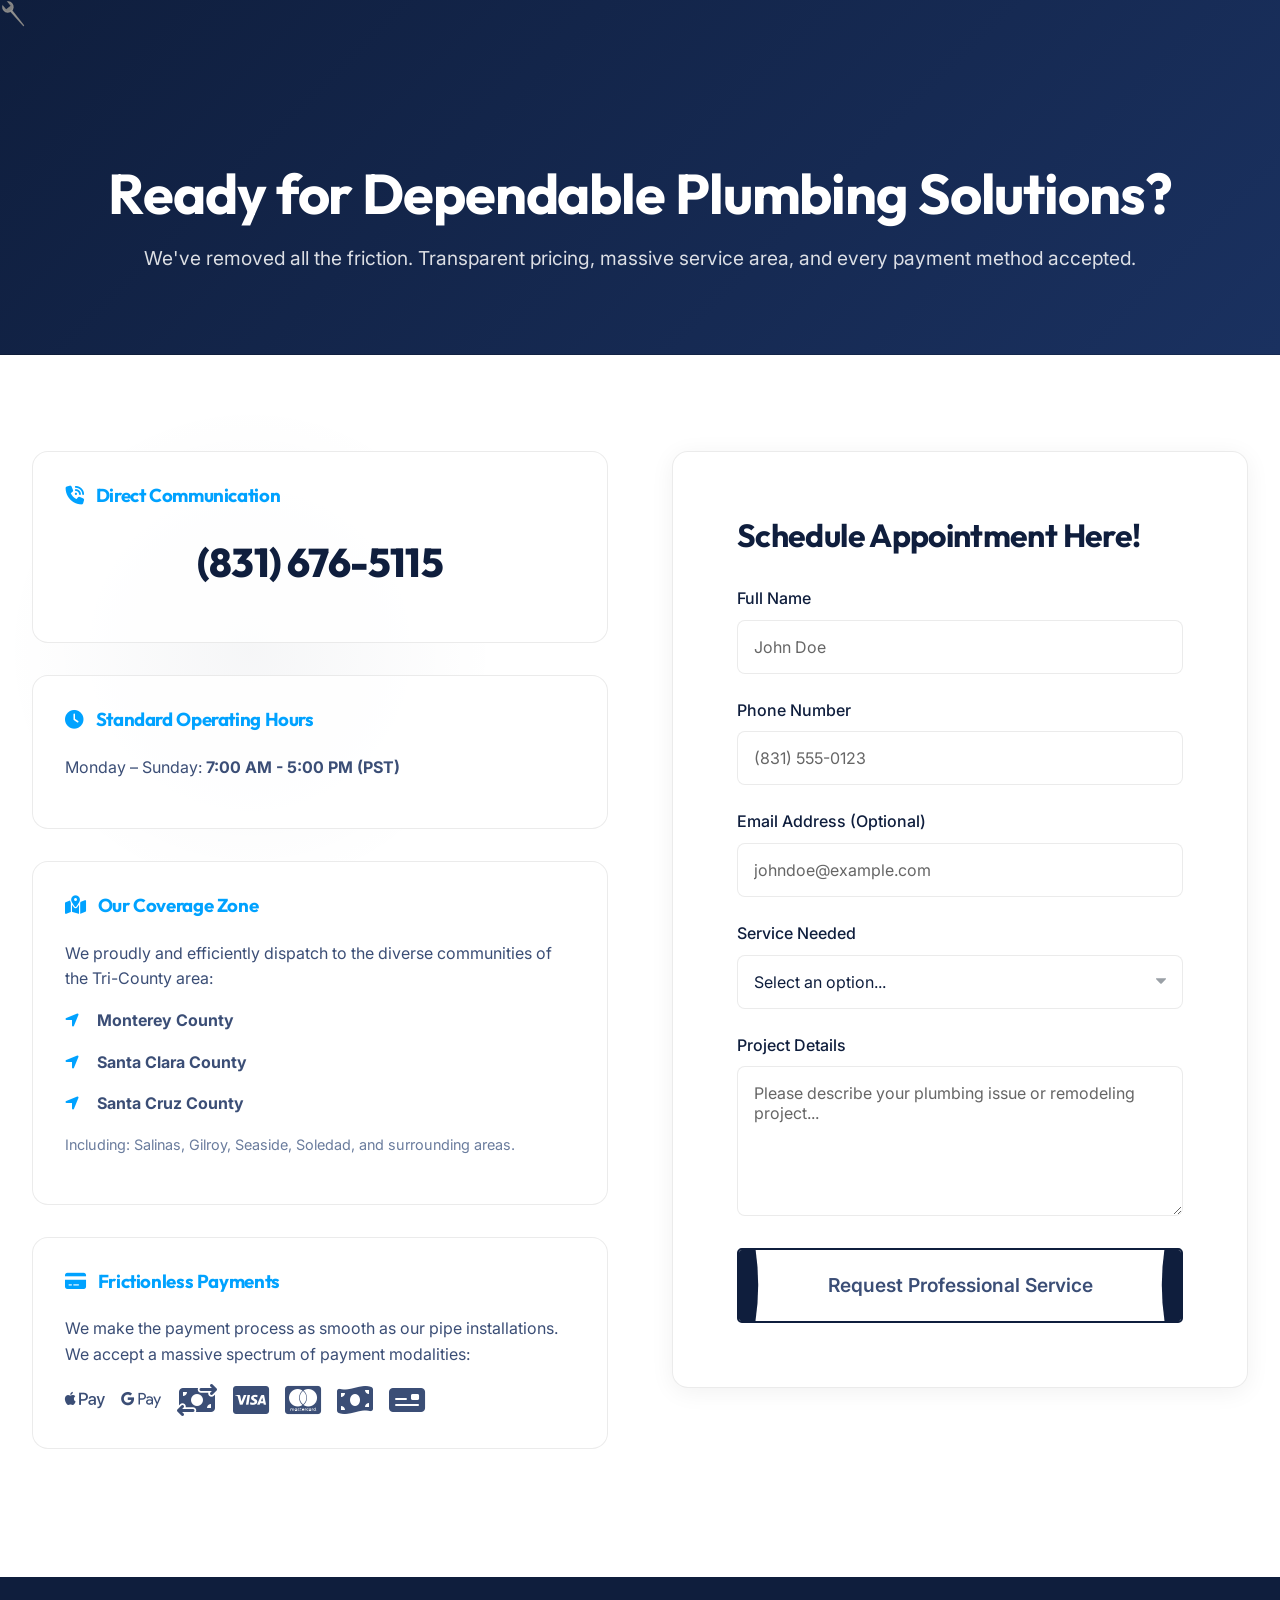
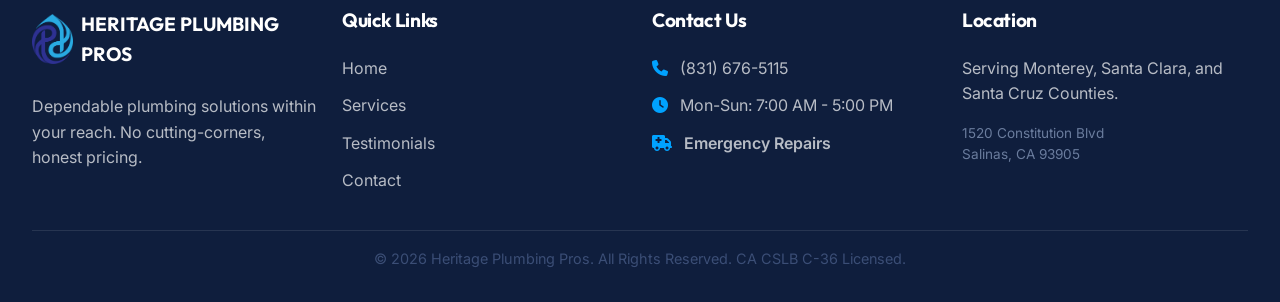
==== commit 9ca2c3e9: "Update all pages and add logo" ====
--- a/contact.html
+++ b/contact.html
@@ -191,7 +191,7 @@
         <div class="nav-container">
             <div class="logo-wrapper">
                 <a href="index.html" class="logo">
-                    <img src="assets/logo.png" alt="Heritage Plumbing Pros Logo"
+                    <img src="LOGO/HERITAGE LOGO.png" alt="Heritage Plumbing Pros Logo"
                         style="height: 65px; width: auto; max-width: 300px; margin-top: 5px; object-fit: contain;">
                     <span style="font-size: 1.2rem; margin-left: 0.5rem;">HERITAGE PLUMBING PROS</span>
                 </a>
@@ -210,7 +210,7 @@
                 <a href="contact.html" class="btn-icon-circle"><i class="fa-solid fa-arrow-right"></i></a>
             </div>
 
-            <button class="mobile-menu-btn" style="color: #fff;">&#9776;</button>
+            <button class="mobile-menu-btn" style="color: #1a1c22;">&#9776;</button>
         </div>
     </nav>
 
@@ -396,7 +396,7 @@
                 <div class="footer-col">
                     <a href="index.html" class="logo"
                         style="margin-bottom: 1.5rem; display: flex; align-items: center; gap: 0.5rem; text-decoration: none;">
-                        <img src="assets/logo.png" alt="Heritage Plumbing Pros Logo"
+                        <img src="LOGO/HERITAGE LOGO.png" alt="Heritage Plumbing Pros Logo"
                             style="height: 50px; width: auto; max-width: 250px; object-fit: contain;">
                         <span style="font-size: 1.2rem; font-weight: 700;">HERITAGE PLUMBING PROS</span>
                     </a>
